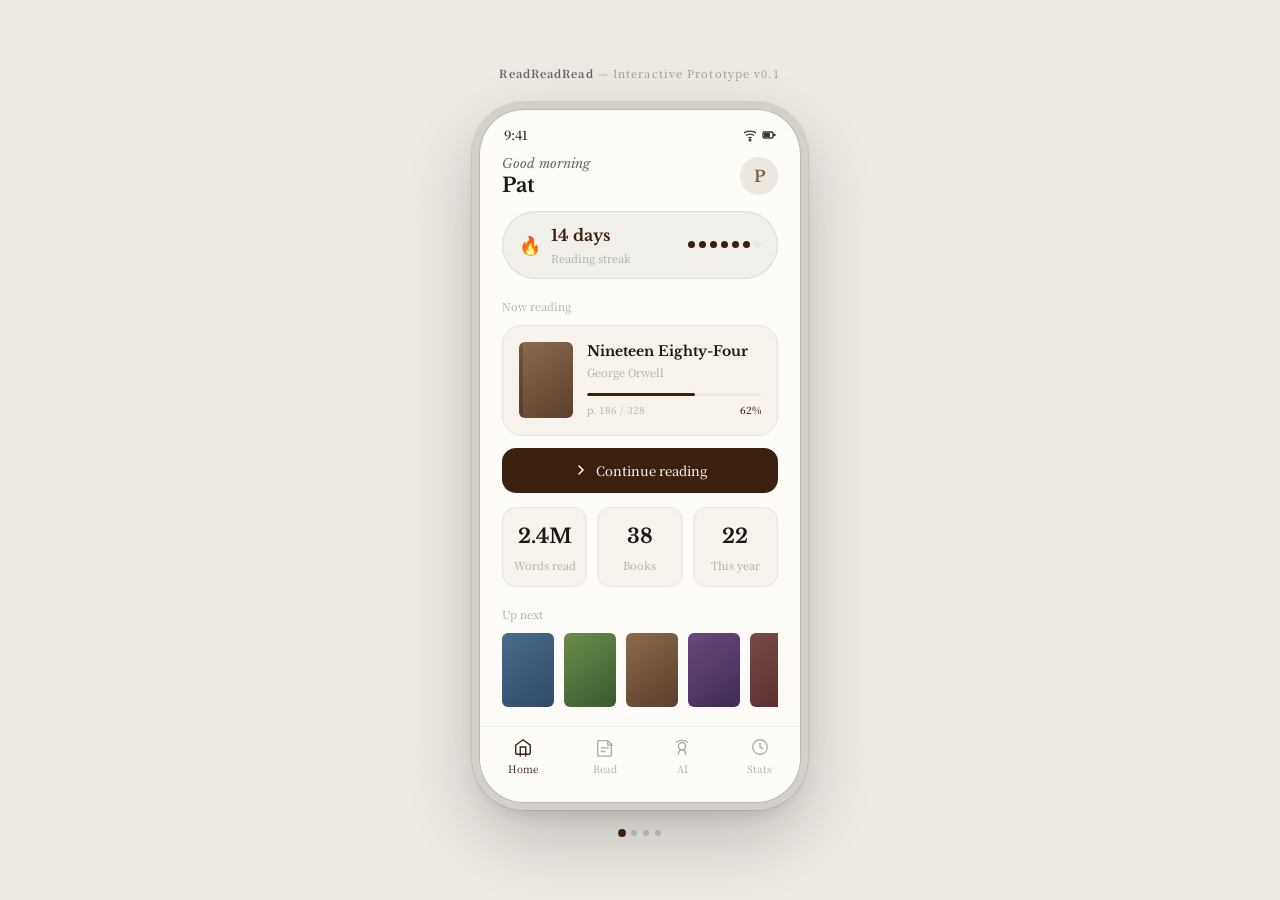
==== prototype/index.html @ 08445385 "Add CI design system, clickable prototype" ====
<!DOCTYPE html>
<html lang="en">
<head>
<meta charset="UTF-8">
<meta name="viewport" content="width=device-width, initial-scale=1.0">
<title>ReadReadRead — Prototype</title>
<link rel="stylesheet" href="../ci/tokens.css">
<style>

  body {
    background: #EDEAE4;
    min-height: 100vh;
    display: flex;
    flex-direction: column;
    align-items: center;
    justify-content: center;
    padding: 40px 20px;
    gap: 28px;
  }

  /* top label */
  .proto-label {
    font-size: 11px; color: #999; letter-spacing: 0.1em;
    text-align: center;
  }
  .proto-label strong { color: #666; }

  /* phone shell */
  .phone {
    width: var(--phone-width);
    height: var(--phone-height);
    background: var(--paper);
    border-radius: var(--phone-radius);
    overflow: hidden;
    position: relative;
    box-shadow:
      0 0 0 1px rgba(0,0,0,0.10),
      0 0 0 8px #D4CFC8,
      0 0 0 9px rgba(0,0,0,0.08),
      0 28px 72px rgba(0,0,0,0.24),
      0 8px 20px rgba(0,0,0,0.12);
    flex-shrink: 0;
  }

  /* screen container — slides horizontally */
  .screens {
    position: absolute; inset: 0;
    display: flex;
    transition: transform var(--dur-slow) var(--ease-out);
    width: 400%; /* 4 screens */
    height: 100%;
  }

  /* individual screen */
  .screen {
    width: 25%;
    height: 100%;
    flex-shrink: 0;
    position: relative;
    overflow: hidden;
  }

  /* scroll area inside each screen */
  .scroll {
    position: absolute;
    top: 0; left: 0; right: 0;
    bottom: 76px;
    overflow-y: auto;
    overflow-x: hidden;
    scrollbar-width: none;
    -webkit-overflow-scrolling: touch;
  }
  .scroll::-webkit-scrollbar { display: none; }

  /* status bar */
  .status-bar {
    display: flex; justify-content: space-between; align-items: center;
    padding: 14px 24px 0;
    font-size: 13px; font-weight: 600; color: var(--ink-2);
    letter-spacing: -0.2px; position: relative; z-index: 3;
  }
  .status-icons { display: flex; gap: 5px; align-items: center; }
  .status-icons svg { width: 14px; height: 14px; }

  /* bottom nav */
  .nav-bar {
    position: absolute; bottom: 0; left: 0; right: 0;
    height: 76px;
    background: rgba(253,252,248,0.94);
    backdrop-filter: blur(20px);
    -webkit-backdrop-filter: blur(20px);
    border-top: 1px solid rgba(0,0,0,0.06);
    display: flex; justify-content: space-around; align-items: flex-start;
    padding-top: 10px;
    z-index: 10;
  }
  .nav-item {
    display: flex; flex-direction: column; align-items: center; gap: 4px;
    font-size: 10px; font-weight: 400; color: var(--ink-4);
    cursor: pointer; padding: 0 8px; -webkit-tap-highlight-color: transparent;
    transition: color var(--dur-fast) var(--ease-out);
  }
  .nav-item.active { color: var(--brown); }
  .nav-item svg { width: 20px; height: 20px; }

  /* ── SHARED ATOMS ── */
  .section-title {
    padding: 18px 22px 10px;
    font-size: 11px; font-weight: 400; color: var(--ink-4);
  }

  /* ══════════════════════════════
     SCREEN 1: HOME
  ══════════════════════════════ */
  .home-header {
    padding: 10px 22px 0;
    display: flex; justify-content: space-between; align-items: center;
  }
  .home-greeting { font-family: var(--font-display); font-size: 20px; font-weight: 700; color: var(--ink); line-height: 1.2; }
  .home-greeting span { font-weight: 400; font-style: italic; color: var(--ink-3); font-size: 13px; display: block; margin-bottom: 2px; }
  .avatar { width: 38px; height: 38px; border-radius: var(--radius-full); background: var(--paper-3); display: flex; align-items: center; justify-content: center; font-size: 16px; color: var(--accent); font-family: var(--font-display); font-weight: 700; }

  .streak-pill {
    margin: 14px 22px 0;
    background: rgba(59,32,16,0.06); border: 1px solid rgba(59,32,16,0.10);
    border-radius: var(--radius-full); padding: 10px 16px;
    display: flex; align-items: center; gap: 10px;
  }
  .streak-n { font-family: var(--font-display); font-size: 16px; font-weight: 700; color: var(--brown); }
  .streak-l { font-size: 11px; font-weight: 400; color: var(--ink-4); margin-top: 1px; }
  .streak-dots { display: flex; gap: 4px; }
  .dot { width: 7px; height: 7px; border-radius: 50%; background: var(--paper-3); }
  .dot.done { background: var(--brown); }

  .book-card {
    margin: 0 22px;
    background: var(--paper-2); border: 1px solid rgba(0,0,0,0.06);
    border-radius: var(--radius-lg); padding: 16px;
    display: flex; gap: 14px;
  }
  .book-cover {
    width: 54px; height: 76px; border-radius: 6px;
    background: linear-gradient(145deg, #8B6B4A, #5C4030);
    flex-shrink: 0; position: relative; overflow: hidden;
  }
  .book-cover-spine { position: absolute; left: 0; top: 0; bottom: 0; width: 4px; background: rgba(0,0,0,0.20); }
  .book-info { flex: 1; min-width: 0; }
  .book-title { font-family: var(--font-display); font-size: 14px; font-weight: 700; color: var(--ink); line-height: 1.3; }
  .book-author { font-size: 11px; color: var(--ink-4); margin-top: 3px; }
  .progress-bar { margin-top: 12px; height: 3px; background: var(--paper-3); border-radius: 2px; overflow: hidden; }
  .progress-fill { height: 100%; background: var(--brown); border-radius: 2px; }
  .progress-label { display: flex; justify-content: space-between; margin-top: 6px; font-size: 10px; color: var(--ink-4); }
  .progress-pct { color: var(--brown); font-weight: 600; }

  .continue-btn {
    margin: 12px 22px 0;
    background: var(--brown); color: rgba(253,252,248,0.96);
    border: none; border-radius: var(--radius-md); padding: 13px;
    width: calc(100% - 44px);
    font-family: var(--font-body); font-size: 13px; font-weight: 500;
    cursor: pointer; display: flex; align-items: center; justify-content: center; gap: 8px;
    transition: opacity var(--dur-fast) var(--ease-out);
    -webkit-tap-highlight-color: transparent;
  }
  .continue-btn:active { opacity: 0.75; }

  .stats-row { margin: 14px 22px 0; display: flex; gap: 10px; }
  .stat-card { flex: 1; background: var(--paper-2); border: 1px solid rgba(0,0,0,0.05); border-radius: var(--radius-md); padding: 12px 10px; text-align: center; }
  .stat-n { font-family: var(--font-display); font-size: 20px; font-weight: 700; color: var(--ink); }
  .stat-l { font-size: 11px; font-weight: 400; color: var(--ink-4); margin-top: 3px; }

  .shelf-row { margin: 0 22px; display: flex; gap: 10px; overflow-x: auto; scrollbar-width: none; padding-bottom: 4px; }
  .shelf-row::-webkit-scrollbar { display: none; }
  .shelf-book { width: 52px; height: 74px; border-radius: 6px; flex-shrink: 0; }

  /* ══════════════════════════════
     SCREEN 2: READING
  ══════════════════════════════ */
  .read-bg { position: absolute; inset: 0; background: #F5F0E8; }

  .read-top-bar {
    display: flex; justify-content: space-between; align-items: center;
    padding: 10px 22px 0; position: relative; z-index: 2;
  }
  .read-meta { text-align: center; flex: 1; }
  .read-meta-title { font-size: 11px; font-weight: 600; color: var(--ink-2); }
  .read-meta-ch { font-size: 10px; color: var(--ink-4); margin-top: 1px; }
  .icon-btn { width: 30px; height: 30px; border-radius: var(--radius-full); background: rgba(0,0,0,0.05); display: flex; align-items: center; justify-content: center; color: var(--ink-3); cursor: pointer; }
  .icon-btn svg { width: 15px; height: 15px; }

  .read-progress-strip { margin: 12px 22px 0; height: 2px; background: rgba(0,0,0,0.08); border-radius: 1px; position: relative; z-index: 2; }
  .read-progress-fill { height: 100%; background: var(--accent); border-radius: 1px; width: 62%; }
  .read-progress-labels { display: flex; justify-content: space-between; margin-top: 5px; font-size: 9px; color: var(--ink-4); position: relative; z-index: 2; padding: 0 22px; }

  .read-body { padding: 20px 26px 0; position: relative; z-index: 2; }
  .read-chapter-label { font-size: 10px; font-style: italic; font-family: var(--font-display); color: var(--accent); margin-bottom: 14px; }
  .read-text { font-family: var(--font-display); font-size: 15px; line-height: 1.90; color: var(--ink-2); }
  .read-text p { margin-bottom: 16px; }
  .highlight { background: rgba(122,98,72,0.12); border-radius: 2px; padding: 0 1px; }

  .read-bottom-bar {
    position: absolute; bottom: 76px; left: 0; right: 0; padding: 10px 22px;
    display: flex; justify-content: space-between; align-items: center;
    background: linear-gradient(0deg, rgba(245,240,232,1) 60%, transparent);
    z-index: 3;
  }
  .read-page-n { font-size: 11px; color: var(--ink-4); }
  .haptic-badge {
    background: rgba(59,32,16,0.08); border-radius: 10px; padding: 4px 10px;
    font-size: 11px; font-weight: 400; color: var(--accent-2);
    display: flex; align-items: center; gap: 5px;
  }
  .haptic-badge svg { width: 11px; height: 11px; }

  /* ══════════════════════════════
     SCREEN 3: AI
  ══════════════════════════════ */
  .ai-top { padding: 10px 22px 0; display: flex; align-items: center; gap: 12px; }
  .ai-avatar {
    width: 40px; height: 40px; border-radius: var(--radius-full);
    background: linear-gradient(135deg, #7A6248, #5C4030);
    display: flex; align-items: center; justify-content: center; flex-shrink: 0;
  }
  .ai-avatar svg { width: 20px; height: 20px; color: rgba(253,252,248,0.9); }
  .ai-name { font-family: var(--font-display); font-size: 15px; font-weight: 700; color: var(--ink); }
  .ai-mode-tag { font-size: 11px; font-weight: 400; color: var(--accent); margin-top: 1px; }
  .spoiler-shield {
    background: rgba(74,124,89,0.10); border: 1px solid rgba(74,124,89,0.20);
    border-radius: 10px; padding: 3px 9px;
    font-size: 10px; color: var(--green);
    display: flex; align-items: center; gap: 4px;
  }

  .ai-context { margin: 12px 22px 0; background: rgba(122,98,72,0.07); border: 1px solid rgba(122,98,72,0.12); border-radius: var(--radius-md); padding: 9px 14px; font-size: 11px; color: var(--ink-3); line-height: 1.5; font-style: italic; }
  .ai-context strong { color: var(--accent-2); font-style: normal; }

  .chat-area { padding: 14px 22px 0; display: flex; flex-direction: column; gap: 12px; }
  .msg { max-width: 88%; font-size: 13px; line-height: 1.65; }
  .msg-ai { background: var(--paper-2); border: 1px solid rgba(0,0,0,0.06); border-radius: 4px 16px 16px 16px; padding: 11px 13px; color: var(--ink-2); }
  .msg-user { align-self: flex-end; background: var(--brown); color: rgba(253,252,248,0.92); border-radius: 16px 16px 4px 16px; padding: 10px 13px; }
  .msg-sender { font-size: 11px; color: var(--accent); margin-bottom: 5px; }

  .chat-input-bar {
    position: absolute; bottom: 76px; left: 0; right: 0;
    padding: 10px 16px;
    background: rgba(253,252,248,0.94); backdrop-filter: blur(20px); -webkit-backdrop-filter: blur(20px);
    border-top: 1px solid rgba(0,0,0,0.05);
    display: flex; gap: 8px; align-items: center; z-index: 5;
  }
  .chat-input { flex: 1; background: var(--paper-2); border: 1px solid rgba(0,0,0,0.07); border-radius: 20px; padding: 9px 14px; font-family: var(--font-body); font-size: 12.5px; color: var(--ink-3); }
  .chat-send { width: 34px; height: 34px; border-radius: var(--radius-full); background: var(--brown); display: flex; align-items: center; justify-content: center; flex-shrink: 0; cursor: pointer; }
  .chat-send svg { width: 15px; height: 15px; color: rgba(253,252,248,0.9); }

  /* ══════════════════════════════
     SCREEN 4: STATS
  ══════════════════════════════ */
  .stats-heading { padding: 10px 22px 0; font-family: var(--font-display); font-size: 20px; font-weight: 700; color: var(--ink); }
  .stats-heading span { font-style: italic; font-weight: 400; color: var(--ink-3); }

  .ring-section { margin: 16px 22px 0; background: var(--paper-2); border: 1px solid rgba(0,0,0,0.05); border-radius: var(--radius-lg); padding: 18px; display: flex; align-items: center; gap: 18px; }
  .ring-wrap { position: relative; width: 78px; height: 78px; flex-shrink: 0; }
  .ring-wrap svg { width: 78px; height: 78px; transform: rotate(-90deg); }
  .ring-center { position: absolute; inset: 0; display: flex; flex-direction: column; align-items: center; justify-content: center; }
  .ring-pct { font-family: var(--font-display); font-size: 17px; font-weight: 700; color: var(--ink); }
  .ring-sub { font-size: 10px; color: var(--ink-4); margin-top: 1px; }
  .ring-book { font-family: var(--font-display); font-size: 13px; font-weight: 700; color: var(--ink); line-height: 1.3; }
  .ring-detail { font-size: 11px; color: var(--ink-4); margin-top: 4px; line-height: 1.5; }

  .cal-section { margin: 12px 22px 0; }
  .cal-header { display: flex; justify-content: space-between; margin-bottom: 10px; font-size: 11px; color: var(--ink-4); }
  .cal-grid { display: grid; grid-template-columns: repeat(7, 1fr); gap: 4px; }
  .cal-day { aspect-ratio: 1; border-radius: 6px; background: var(--paper-3); display: flex; align-items: center; justify-content: center; font-size: 8.5px; color: var(--ink-4); }
  .cal-day.rl { background: rgba(122,98,72,0.20); color: var(--accent-2); }
  .cal-day.rm { background: rgba(122,98,72,0.45); color: white; }
  .cal-day.rf { background: var(--brown); color: white; }
  .cal-day.today { outline: 1.5px solid var(--brown); }

  .ms-section { margin: 0 22px; }
  .ms-item { display: flex; align-items: center; gap: 12px; padding: 10px 0; border-bottom: 1px solid rgba(0,0,0,0.05); }
  .ms-item:last-child { border: none; }
  .ms-dot { width: 10px; height: 10px; border-radius: 50%; flex-shrink: 0; }
  .ms-dot.done { background: var(--green); }
  .ms-dot.next { background: var(--paper-3); border: 1.5px solid var(--ink-4); }
  .ms-text { flex: 1; font-size: 12px; color: var(--ink-2); }
  .ms-pct { font-size: 11px; color: var(--ink-4); font-family: var(--font-display); }

  .lt-row { margin: 12px 22px 0; display: flex; gap: 10px; }
  .lt-card { flex: 1; background: var(--paper-2); border: 1px solid rgba(0,0,0,0.05); border-radius: var(--radius-md); padding: 12px 10px; text-align: center; }
  .lt-n { font-family: var(--font-display); font-size: 18px; font-weight: 700; color: var(--ink); }
  .lt-l { font-size: 11px; color: var(--ink-4); margin-top: 3px; }

  /* ── TRANSITION OVERLAY ── */
  .screen-overlay {
    position: absolute; inset: 0; background: rgba(253,252,248,0);
    pointer-events: none; z-index: 20;
    transition: background var(--dur-fast) var(--ease-out);
  }

  /* screen nav indicator dots */
  .dot-nav {
    display: flex; gap: 6px; justify-content: center;
  }
  .dot-nav span {
    width: 6px; height: 6px; border-radius: 50%;
    background: rgba(0,0,0,0.15); transition: background var(--dur-base) var(--ease-out),
    transform var(--dur-base) var(--ease-snap);
  }
  .dot-nav span.active { background: var(--brown); transform: scale(1.3); }

</style>
</head>
<body>

<div class="proto-label"><strong>ReadReadRead</strong> — Interactive Prototype v0.1</div>

<div class="phone" id="phone">
  <div class="screens" id="screens">

    <!-- ── SCREEN 1: HOME ── -->
    <div class="screen" id="s-home">
      <div class="scroll">
        <div class="status-bar">
          <span>9:41</span>
          <div class="status-icons">
            <svg viewBox="0 0 14 14" fill="none" stroke="currentColor" stroke-width="1.4"><path d="M1 5C3.5 2.5 10.5 2.5 13 5"/><path d="M3 7.5C4.8 5.7 9.2 5.7 11 7.5"/><path d="M5.5 10C6.3 9.2 7.7 9.2 8.5 10"/><circle cx="7" cy="12" r="0.8" fill="currentColor"/></svg>
            <svg viewBox="0 0 14 14" fill="none" stroke="currentColor" stroke-width="1.4"><rect x="1" y="4" width="10" height="6" rx="1.5"/><path d="M11 6.5h1.5a.5.5 0 0 1 0 1H11"/><rect x="2" y="5" width="6" height="4" rx="0.5" fill="currentColor" stroke="none"/></svg>
          </div>
        </div>

        <div class="home-header">
          <div class="home-greeting"><span>Good morning</span>Pat</div>
          <div class="avatar">P</div>
        </div>

        <div class="streak-pill">
          <span style="font-size:18px;">🔥</span>
          <div style="flex:1;">
            <div class="streak-n">14 days</div>
            <div class="streak-l">Reading streak</div>
          </div>
          <div class="streak-dots">
            <div class="dot done"></div><div class="dot done"></div><div class="dot done"></div>
            <div class="dot done"></div><div class="dot done"></div><div class="dot done"></div>
            <div class="dot"></div>
          </div>
        </div>

        <div class="section-title">Now reading</div>
        <div class="book-card">
          <div class="book-cover"><div class="book-cover-spine"></div></div>
          <div class="book-info">
            <div class="book-title">Nineteen Eighty-Four</div>
            <div class="book-author">George Orwell</div>
            <div class="progress-bar"><div class="progress-fill" style="width:62%"></div></div>
            <div class="progress-label"><span>p. 186 / 328</span><span class="progress-pct">62%</span></div>
          </div>
        </div>

        <button class="continue-btn" onclick="goTo(1)">
          <svg width="14" height="14" viewBox="0 0 14 14" fill="none" stroke="currentColor" stroke-width="1.6" stroke-linecap="round"><path d="M5 3l4 4-4 4"/></svg>
          Continue reading
        </button>

        <div class="stats-row">
          <div class="stat-card"><div class="stat-n">2.4M</div><div class="stat-l">Words read</div></div>
          <div class="stat-card"><div class="stat-n">38</div><div class="stat-l">Books</div></div>
          <div class="stat-card"><div class="stat-n">22</div><div class="stat-l">This year</div></div>
        </div>

        <div class="section-title">Up next</div>
        <div class="shelf-row">
          <div class="shelf-book" style="background:linear-gradient(145deg,#4A6C8C,#2E4A6A)"></div>
          <div class="shelf-book" style="background:linear-gradient(145deg,#6B8C4A,#3A5A2E)"></div>
          <div class="shelf-book" style="background:linear-gradient(145deg,#8C6B4A,#5A3E2E)"></div>
          <div class="shelf-book" style="background:linear-gradient(145deg,#6A4A7A,#3E2A5A)"></div>
          <div class="shelf-book" style="background:linear-gradient(145deg,#7A4A4A,#5A2A2A)"></div>
        </div>
        <div style="height:24px;"></div>
      </div>

      <div class="nav-bar">
        <div class="nav-item active" onclick="goTo(0)">
          <svg viewBox="0 0 22 22" fill="none" stroke="currentColor" stroke-width="1.5" stroke-linecap="round"><path d="M3 9L11 3l8 6v9a1 1 0 0 1-1 1H4a1 1 0 0 1-1-1z"/><path d="M8 21V11h6v10"/></svg>Home
        </div>
        <div class="nav-item" onclick="goTo(1)">
          <svg viewBox="0 0 22 22" fill="none" stroke="currentColor" stroke-width="1.5" stroke-linecap="round"><path d="M4 4h10l4 4v12a1 1 0 0 1-1 1H4a1 1 0 0 1-1-1V5a1 1 0 0 1 1-1Z"/><path d="M14 4v5h5"/><line x1="7" y1="12" x2="15" y2="12"/><line x1="7" y1="16" x2="11" y2="16"/></svg>Read
        </div>
        <div class="nav-item" onclick="goTo(2)">
          <svg viewBox="0 0 22 22" fill="none" stroke="currentColor" stroke-width="1.5" stroke-linecap="round"><circle cx="11" cy="10" r="4"/><path d="M5 6C6 3 16 3 17 6"/><path d="M7 19c0-3 1.5-5 4-5s4 2 4 5"/></svg>AI
        </div>
        <div class="nav-item" onclick="goTo(3)">
          <svg viewBox="0 0 22 22" fill="none" stroke="currentColor" stroke-width="1.5" stroke-linecap="round"><circle cx="11" cy="11" r="8"/><path d="M11 7v4l3 2"/></svg>Stats
        </div>
      </div>
    </div>

    <!-- ── SCREEN 2: READING ── -->
    <div class="screen" id="s-read">
      <div class="read-bg"></div>

      <div style="position:relative;z-index:2;">
        <div class="status-bar"><span>9:41</span><div class="status-icons"><svg viewBox="0 0 14 14" fill="none" stroke="currentColor" stroke-width="1.4"><path d="M1 5C3.5 2.5 10.5 2.5 13 5"/><path d="M3 7.5C4.8 5.7 9.2 5.7 11 7.5"/><path d="M5.5 10C6.3 9.2 7.7 9.2 8.5 10"/><circle cx="7" cy="12" r="0.8" fill="currentColor"/></svg><svg viewBox="0 0 14 14" fill="none" stroke="currentColor" stroke-width="1.4"><rect x="1" y="4" width="10" height="6" rx="1.5"/><path d="M11 6.5h1.5a.5.5 0 0 1 0 1H11"/><rect x="2" y="5" width="6" height="4" rx="0.5" fill="currentColor" stroke="none"/></svg></div></div>
      </div>

      <div class="read-top-bar">
        <div class="icon-btn" onclick="goTo(0)"><svg viewBox="0 0 16 16" fill="none" stroke="currentColor" stroke-width="1.5" stroke-linecap="round"><path d="M10 12L6 8l4-4"/></svg></div>
        <div class="read-meta"><div class="read-meta-title">Nineteen Eighty-Four</div><div class="read-meta-ch">Chapter III</div></div>
        <div class="icon-btn"><svg viewBox="0 0 16 16" fill="none" stroke="currentColor" stroke-width="1.5" stroke-linecap="round"><circle cx="4" cy="8" r="1.2" fill="currentColor" stroke="none"/><circle cx="8" cy="8" r="1.2" fill="currentColor" stroke="none"/><circle cx="12" cy="8" r="1.2" fill="currentColor" stroke="none"/></svg></div>
      </div>

      <div class="read-progress-strip"><div class="read-progress-fill"></div></div>
      <div class="read-progress-labels"><span>p. 186</span><span>62%</span><span>p. 328</span></div>

      <div class="scroll" style="top:82px;">
        <div class="read-body">
          <div class="read-chapter-label">Part Two, Chapter III</div>
          <div class="read-text">
            <p>The blackness was total. He did not know whether he was facing the telescreen or away from it. If he was facing it the guards could see him.</p>
            <p>He lay as still as he could. He thought of <span class="highlight">O'Brien. He was not certain when he had first become</span> aware of the possibility of betrayal. The Party had told him that it had reformed him, and he believed it.</p>
            <p>Outside, even through the shut window pane, the world looked cold. Down in the street little eddies of wind were whirling dust and torn paper into spirals, and though the sun was shining and the sky was a harsh blue there seemed to be no colour in anything.</p>
            <p>The telescreen was giving forth an ear-splitting whistle which continued on the same note for thirty seconds. It was nought seven fifteen, getting-up time for office workers.</p>
          </div>
        </div>
        <div style="height:100px;"></div>
      </div>

      <div class="read-bottom-bar">
        <div class="read-page-n">186 of 328</div>
        <div class="haptic-badge"><svg viewBox="0 0 12 12" fill="none" stroke="currentColor" stroke-width="1.3" stroke-linecap="round"><path d="M2 6 C3 4, 4 4, 5 6 S7 8, 8 6 S10 4, 11 6"/></svg>Haptic on</div>
      </div>

      <div class="nav-bar">
        <div class="nav-item" onclick="goTo(0)"><svg viewBox="0 0 22 22" fill="none" stroke="currentColor" stroke-width="1.5" stroke-linecap="round"><path d="M3 9L11 3l8 6v9a1 1 0 0 1-1 1H4a1 1 0 0 1-1-1z"/><path d="M8 21V11h6v10"/></svg>Home</div>
        <div class="nav-item active" onclick="goTo(1)"><svg viewBox="0 0 22 22" fill="none" stroke="currentColor" stroke-width="1.5" stroke-linecap="round"><path d="M4 4h10l4 4v12a1 1 0 0 1-1 1H4a1 1 0 0 1-1-1V5a1 1 0 0 1 1-1Z"/><path d="M14 4v5h5"/><line x1="7" y1="12" x2="15" y2="12"/><line x1="7" y1="16" x2="11" y2="16"/></svg>Read</div>
        <div class="nav-item" onclick="goTo(2)"><svg viewBox="0 0 22 22" fill="none" stroke="currentColor" stroke-width="1.5" stroke-linecap="round"><circle cx="11" cy="10" r="4"/><path d="M5 6C6 3 16 3 17 6"/><path d="M7 19c0-3 1.5-5 4-5s4 2 4 5"/></svg>AI</div>
        <div class="nav-item" onclick="goTo(3)"><svg viewBox="0 0 22 22" fill="none" stroke="currentColor" stroke-width="1.5" stroke-linecap="round"><circle cx="11" cy="11" r="8"/><path d="M11 7v4l3 2"/></svg>Stats</div>
      </div>
    </div>

    <!-- ── SCREEN 3: AI ── -->
    <div class="screen" id="s-ai">
      <div class="scroll" style="bottom:130px;">
        <div class="status-bar"><span>9:41</span><div class="status-icons"><svg viewBox="0 0 14 14" fill="none" stroke="currentColor" stroke-width="1.4"><path d="M1 5C3.5 2.5 10.5 2.5 13 5"/><path d="M3 7.5C4.8 5.7 9.2 5.7 11 7.5"/><path d="M5.5 10C6.3 9.2 7.7 9.2 8.5 10"/><circle cx="7" cy="12" r="0.8" fill="currentColor"/></svg><svg viewBox="0 0 14 14" fill="none" stroke="currentColor" stroke-width="1.4"><rect x="1" y="4" width="10" height="6" rx="1.5"/><path d="M11 6.5h1.5a.5.5 0 0 1 0 1H11"/><rect x="2" y="5" width="6" height="4" rx="0.5" fill="currentColor" stroke="none"/></svg></div></div>

        <div class="ai-top">
          <div class="ai-avatar"><svg viewBox="0 0 22 22" fill="none" stroke="currentColor" stroke-width="1.4" stroke-linecap="round"><circle cx="11" cy="10" r="4"/><path d="M5 6C6 3 16 3 17 6"/><path d="M7 19c0-3 1.5-5 4-5s4 2 4 5"/></svg></div>
          <div style="flex:1;"><div class="ai-name">The Scholar</div><div class="ai-mode-tag">Expert mode</div></div>
          <div class="spoiler-shield"><svg viewBox="0 0 10 10" fill="none" stroke="currentColor" stroke-width="1.3"><path d="M5 1a4 4 0 0 0 0 8 4 4 0 0 0 0-8zm0 2v2.5l1.5 1"/></svg>p.186 safe</div>
        </div>

        <div class="ai-context">Currently: <strong>1984, Part Two Ch. III</strong> · p.186 of 328</div>

        <div class="chat-area">
          <div class="msg msg-ai"><div class="msg-sender">The Scholar</div>The passage you just read is often cited as Orwell's most direct commentary on psychological control. The "doublethink" mechanism mirrors Koestler's <em>Darkness at Noon</em>, published just four years prior.</div>
          <div class="msg msg-user">Why does Winston keep trusting O'Brien even when something feels off?</div>
          <div class="msg msg-ai"><div class="msg-sender">The Scholar</div>Classic traumatic bonding. O'Brien represents the seductive certainty Winston craves. The Party doesn't just punish dissent — it offers belonging as the alternative.</div>
          <div class="msg msg-user">That's bleak</div>
          <div class="msg msg-ai"><div class="msg-sender">The Scholar</div>Orwell knew it from experience. He described writing the book as "a horrible job" — he was dying of TB while finishing it. The despair in the prose is real.</div>
        </div>
        <div style="height:20px;"></div>
      </div>

      <div class="chat-input-bar">
        <div class="chat-input">Ask about this passage…</div>
        <div class="chat-send"><svg viewBox="0 0 16 16" fill="none" stroke="currentColor" stroke-width="1.6" stroke-linecap="round" stroke-linejoin="round"><path d="M14 2L2 7l5 2 2 5 5-12z"/></svg></div>
      </div>

      <div class="nav-bar">
        <div class="nav-item" onclick="goTo(0)"><svg viewBox="0 0 22 22" fill="none" stroke="currentColor" stroke-width="1.5" stroke-linecap="round"><path d="M3 9L11 3l8 6v9a1 1 0 0 1-1 1H4a1 1 0 0 1-1-1z"/><path d="M8 21V11h6v10"/></svg>Home</div>
        <div class="nav-item" onclick="goTo(1)"><svg viewBox="0 0 22 22" fill="none" stroke="currentColor" stroke-width="1.5" stroke-linecap="round"><path d="M4 4h10l4 4v12a1 1 0 0 1-1 1H4a1 1 0 0 1-1-1V5a1 1 0 0 1 1-1Z"/><path d="M14 4v5h5"/><line x1="7" y1="12" x2="15" y2="12"/><line x1="7" y1="16" x2="11" y2="16"/></svg>Read</div>
        <div class="nav-item active" onclick="goTo(2)"><svg viewBox="0 0 22 22" fill="none" stroke="currentColor" stroke-width="1.5" stroke-linecap="round"><circle cx="11" cy="10" r="4"/><path d="M5 6C6 3 16 3 17 6"/><path d="M7 19c0-3 1.5-5 4-5s4 2 4 5"/></svg>AI</div>
        <div class="nav-item" onclick="goTo(3)"><svg viewBox="0 0 22 22" fill="none" stroke="currentColor" stroke-width="1.5" stroke-linecap="round"><circle cx="11" cy="11" r="8"/><path d="M11 7v4l3 2"/></svg>Stats</div>
      </div>
    </div>

    <!-- ── SCREEN 4: STATS ── -->
    <div class="screen" id="s-stats">
      <div class="scroll">
        <div class="status-bar"><span>9:41</span><div class="status-icons"><svg viewBox="0 0 14 14" fill="none" stroke="currentColor" stroke-width="1.4"><path d="M1 5C3.5 2.5 10.5 2.5 13 5"/><path d="M3 7.5C4.8 5.7 9.2 5.7 11 7.5"/><path d="M5.5 10C6.3 9.2 7.7 9.2 8.5 10"/><circle cx="7" cy="12" r="0.8" fill="currentColor"/></svg><svg viewBox="0 0 14 14" fill="none" stroke="currentColor" stroke-width="1.4"><rect x="1" y="4" width="10" height="6" rx="1.5"/><path d="M11 6.5h1.5a.5.5 0 0 1 0 1H11"/><rect x="2" y="5" width="6" height="4" rx="0.5" fill="currentColor" stroke="none"/></svg></div></div>

        <div class="stats-heading">Progress<br><span>Nineteen Eighty-Four</span></div>

        <div class="ring-section">
          <div class="ring-wrap">
            <svg viewBox="0 0 78 78"><circle cx="39" cy="39" r="31" fill="none" stroke="#EDE8DF" stroke-width="7"/><circle cx="39" cy="39" r="31" fill="none" stroke="#3B2010" stroke-width="7" stroke-dasharray="194.8" stroke-dashoffset="74" stroke-linecap="round"/></svg>
            <div class="ring-center"><div class="ring-pct">62%</div><div class="ring-sub">done</div></div>
          </div>
          <div><div class="ring-book">Nineteen Eighty-Four</div><div class="ring-detail">p.186 of 328<br>~3.2 hrs remaining<br>Est. finish: Jul 2</div></div>
        </div>

        <div class="cal-section">
          <div class="cal-header"><span>June 2026</span><span>14 day streak</span></div>
          <div class="cal-grid">
            <div class="cal-day">1</div><div class="cal-day">2</div><div class="cal-day rl">3</div><div class="cal-day rm">4</div><div class="cal-day rf">5</div><div class="cal-day rf">6</div><div class="cal-day rm">7</div>
            <div class="cal-day rf">8</div><div class="cal-day rf">9</div><div class="cal-day rl">10</div><div class="cal-day rf">11</div><div class="cal-day rf">12</div><div class="cal-day rm">13</div><div class="cal-day rf">14</div>
            <div class="cal-day rf">15</div><div class="cal-day rf">16</div><div class="cal-day rf">17</div><div class="cal-day rm">18</div><div class="cal-day rf">19</div><div class="cal-day rf">20</div><div class="cal-day rf">21</div>
            <div class="cal-day rf">22</div><div class="cal-day rf">23</div><div class="cal-day rf">24</div><div class="cal-day rf today">25</div><div class="cal-day">26</div><div class="cal-day">27</div><div class="cal-day">28</div>
          </div>
        </div>

        <div class="section-title">Story milestones</div>
        <div class="ms-section">
          <div class="ms-item"><div class="ms-dot done"></div><div class="ms-text">Started reading</div><div class="ms-pct">0%</div></div>
          <div class="ms-item"><div class="ms-dot done"></div><div class="ms-text">First quarter</div><div class="ms-pct">25%</div></div>
          <div class="ms-item"><div class="ms-dot done"></div><div class="ms-text">Halfway through</div><div class="ms-pct">50%</div></div>
          <div class="ms-item"><div class="ms-dot next"></div><div class="ms-text">Three quarters</div><div class="ms-pct">75%</div></div>
          <div class="ms-item"><div class="ms-dot next"></div><div class="ms-text">Finished</div><div class="ms-pct">100%</div></div>
        </div>

        <div class="section-title">All time</div>
        <div class="lt-row">
          <div class="lt-card"><div class="lt-n">38</div><div class="lt-l">Books</div></div>
          <div class="lt-card"><div class="lt-n">2.4M</div><div class="lt-l">Words</div></div>
          <div class="lt-card"><div class="lt-n">847</div><div class="lt-l">Hours</div></div>
        </div>
        <div style="height:24px;"></div>
      </div>

      <div class="nav-bar">
        <div class="nav-item" onclick="goTo(0)"><svg viewBox="0 0 22 22" fill="none" stroke="currentColor" stroke-width="1.5" stroke-linecap="round"><path d="M3 9L11 3l8 6v9a1 1 0 0 1-1 1H4a1 1 0 0 1-1-1z"/><path d="M8 21V11h6v10"/></svg>Home</div>
        <div class="nav-item" onclick="goTo(1)"><svg viewBox="0 0 22 22" fill="none" stroke="currentColor" stroke-width="1.5" stroke-linecap="round"><path d="M4 4h10l4 4v12a1 1 0 0 1-1 1H4a1 1 0 0 1-1-1V5a1 1 0 0 1 1-1Z"/><path d="M14 4v5h5"/><line x1="7" y1="12" x2="15" y2="12"/><line x1="7" y1="16" x2="11" y2="16"/></svg>Read</div>
        <div class="nav-item" onclick="goTo(2)"><svg viewBox="0 0 22 22" fill="none" stroke="currentColor" stroke-width="1.5" stroke-linecap="round"><circle cx="11" cy="10" r="4"/><path d="M5 6C6 3 16 3 17 6"/><path d="M7 19c0-3 1.5-5 4-5s4 2 4 5"/></svg>AI</div>
        <div class="nav-item active" onclick="goTo(3)"><svg viewBox="0 0 22 22" fill="none" stroke="currentColor" stroke-width="1.5" stroke-linecap="round"><circle cx="11" cy="11" r="8"/><path d="M11 7v4l3 2"/></svg>Stats</div>
      </div>
    </div>

  </div><!-- /screens -->
</div><!-- /phone -->

<div class="dot-nav" id="dots">
  <span class="active"></span>
  <span></span>
  <span></span>
  <span></span>
</div>

<script>
  let current = 0;
  const total = 4;
  const screensEl = document.getElementById('screens');
  const dots = document.querySelectorAll('#dots span');
  const navItems = document.querySelectorAll('.nav-item');

  function goTo(index) {
    current = index;
    screensEl.style.transform = `translateX(-${index * 25}%)`;

    // update dots
    dots.forEach((d, i) => d.classList.toggle('active', i === index));

    // update all nav bars
    document.querySelectorAll('.nav-item').forEach((item, i) => {
      // each nav bar has 4 items; item i%4 maps to screen
      item.classList.toggle('active', i % 4 === index);
    });
  }

  // swipe support
  let startX = 0;
  const phone = document.getElementById('phone');

  phone.addEventListener('touchstart', e => { startX = e.touches[0].clientX; }, { passive: true });
  phone.addEventListener('touchend', e => {
    const dx = e.changedTouches[0].clientX - startX;
    if (Math.abs(dx) > 40) {
      if (dx < 0 && current < total - 1) goTo(current + 1);
      if (dx > 0 && current > 0) goTo(current - 1);
    }
  }, { passive: true });
</script>
</body>
</html>
---- ci/tokens.css ----
/*
  ╔══════════════════════════════════════════════════════╗
  ║   ReadReadRead — Design Tokens                       ║
  ║   Single source of truth for all design values.      ║
  ║   Every file in this project imports this.           ║
  ║   Change here → changes everywhere.                  ║
  ╚══════════════════════════════════════════════════════╝
*/

@import url('https://fonts.googleapis.com/css2?family=Libre+Baskerville:ital,wght@0,400;0,700;1,400&family=Noto+Serif+JP:wght@300;400;500;600&display=swap');

:root {

  /* ── COLOUR: Base surfaces ── */
  --paper:      #FDFCF8;   /* primary background — warm white */
  --paper-2:    #F7F3EC;   /* cards, elevated surfaces */
  --paper-3:    #EDE8DF;   /* subtle fills, inactive states */
  --paper-4:    #E2DDD4;   /* dividers, borders */

  /* ── COLOUR: Ink (text) ── */
  --ink:        #1A1814;   /* primary text */
  --ink-2:      #3A3730;   /* secondary text */
  --ink-3:      #6E6A62;   /* body text, descriptions */
  --ink-4:      #B0ABA2;   /* labels, placeholders, muted */

  /* ── COLOUR: Brand ── */
  --accent:     #7A6248;   /* warm brown — links, highlights */
  --accent-2:   #5C4A35;   /* darker brown — hover states */
  --brown:      #3B2010;   /* CTA buttons, strong emphasis */

  /* ── COLOUR: Semantic ── */
  --green:      #4A7C59;   /* success, spoiler shield */
  --blue:       #4A6C8C;   /* info */
  --red:        #8C4A4A;   /* error, warning */

  /* ── COLOUR: Glass / Frosted surfaces ── */
  --g-bg:          rgba(255,255,255,0.42);
  --g-bg-mid:      rgba(255,255,255,0.58);
  --g-bg-full:     rgba(245,241,234,0.72);   /* warm, not pure white */
  --g-border:      rgba(210,200,185,0.55);
  --g-shine:       inset 0 1px 0 rgba(255,255,255,0.60);
  --g-shadow:      0 1px 4px rgba(60,50,30,0.06);
  --g-shadow-raised: 0 4px 20px rgba(60,50,30,0.08), 0 1px 4px rgba(60,50,30,0.05);
  --blur:          blur(22px) saturate(1.6);


  /* ── TYPOGRAPHY: Font families ── */
  --font-display: 'Libre Baskerville', Georgia, serif;
  /* Use for: headings h1–h3, brand mark, prices, large numbers */

  --font-body:    'Noto Serif JP', 'Noto Serif', serif;
  /* Use for: body copy, UI labels, buttons, inputs, captions */

  /* RULE: No third font. If unsure, use --font-body. */


  /* ── TYPOGRAPHY: Scale ── */
  --text-xs:    10px;   /* fine print, badges */
  --text-sm:    12px;   /* captions, secondary labels */
  --text-base:  14px;   /* body text */
  --text-md:    16px;   /* slightly larger body */
  --text-lg:    18px;   /* sub-headings */
  --text-xl:    22px;   /* section headings */
  --text-2xl:   28px;   /* page headings */
  --text-3xl:   36px;   /* hero headings */
  --text-4xl:   clamp(32px, 5vw, 52px);  /* display / marketing */

  /* ── TYPOGRAPHY: Weights ── */
  --weight-light:   300;
  --weight-regular: 400;
  --weight-medium:  500;
  --weight-bold:    700;

  /* ── TYPOGRAPHY: Line heights ── */
  --leading-tight:  1.2;
  --leading-snug:   1.4;
  --leading-normal: 1.65;
  --leading-loose:  1.85;

  /* ── TYPOGRAPHY: Letter spacing ── */
  --tracking-tight:  -0.3px;
  --tracking-normal: 0;
  --tracking-wide:   0.04em;


  /* ── SPACING ── */
  --space-1:   4px;
  --space-2:   8px;
  --space-3:   12px;
  --space-4:   16px;
  --space-5:   20px;
  --space-6:   24px;
  --space-8:   32px;
  --space-10:  40px;
  --space-12:  48px;
  --space-16:  64px;
  --space-20:  80px;

  /* ── BORDER RADIUS ── */
  --radius-sm:   8px;    /* small chips, tags */
  --radius-md:   14px;   /* cards, inputs */
  --radius-lg:   20px;   /* large cards, panels */
  --radius-xl:   28px;   /* modals, sheets */
  --radius-full: 999px;  /* pills, circles */

  /* ── LAYOUT ── */
  --max-width:       1200px;   /* max page content width */
  --max-width-text:  640px;    /* max readable text column */
  --nav-height:      64px;     /* desktop nav */
  --nav-height-mob:  56px;     /* mobile nav */
  --phone-width:     320px;    /* prototype phone frame */
  --phone-height:    692px;    /* prototype phone frame */
  --phone-radius:    44px;     /* phone corner radius */

  /* ── TRANSITIONS ── */
  --ease-out:   cubic-bezier(0.16, 1, 0.3, 1);
  --ease-in:    cubic-bezier(0.4, 0, 1, 1);
  --ease-snap:  cubic-bezier(0.34, 1.56, 0.64, 1);   /* slight overshoot */
  --dur-fast:   120ms;
  --dur-base:   220ms;
  --dur-slow:   380ms;

}


/* ══════════════════════════════════════════════
   UTILITY CLASSES
   Import tokens.css and use these anywhere.
══════════════════════════════════════════════ */

/* Reset */
*, *::before, *::after { box-sizing: border-box; margin: 0; padding: 0; }

/* Base */
body {
  font-family: var(--font-body);
  font-size: var(--text-base);
  color: var(--ink);
  background: var(--paper);
  line-height: var(--leading-normal);
  -webkit-font-smoothing: antialiased;
}

/* Typography helpers */
.font-display  { font-family: var(--font-display); }
.font-body     { font-family: var(--font-body); }
.italic        { font-style: italic; }
.bold          { font-weight: var(--weight-bold); }

.text-ink      { color: var(--ink); }
.text-ink-2    { color: var(--ink-2); }
.text-ink-3    { color: var(--ink-3); }
.text-ink-4    { color: var(--ink-4); }
.text-accent   { color: var(--accent); }
.text-brown    { color: var(--brown); }

/* Glass surfaces */
.glass {
  background: var(--g-bg);
  backdrop-filter: var(--blur);
  -webkit-backdrop-filter: var(--blur);
  border: 1px solid var(--g-border);
  box-shadow: var(--g-shine), var(--g-shadow);
}
.glass-mid {
  background: var(--g-bg-mid);
  backdrop-filter: var(--blur);
  -webkit-backdrop-filter: var(--blur);
  border: 1px solid var(--g-border);
  box-shadow: var(--g-shine), var(--g-shadow);
}
.glass-full {
  background: var(--g-bg-full);
  backdrop-filter: var(--blur);
  -webkit-backdrop-filter: var(--blur);
  border: 1px solid var(--g-border);
  box-shadow: var(--g-shine), var(--g-shadow);
}

/* Buttons */
.btn-primary {
  font-family: var(--font-body);
  font-size: var(--text-sm);
  font-weight: var(--weight-medium);
  color: rgba(253,252,248,0.96);
  background: var(--brown);
  border: none;
  border-radius: var(--radius-full);
  padding: 12px 24px;
  cursor: pointer;
  letter-spacing: var(--tracking-wide);
  transition: opacity var(--dur-fast) var(--ease-out);
  box-shadow: inset 0 1px 0 rgba(255,255,255,0.12);
}
.btn-primary:hover { opacity: 0.82; }

.btn-ghost {
  font-family: var(--font-body);
  font-size: var(--text-sm);
  font-weight: var(--weight-regular);
  color: var(--ink-2);
  background: transparent;
  border: 1px solid var(--paper-4);
  border-radius: var(--radius-full);
  padding: 11px 22px;
  cursor: pointer;
  transition: background var(--dur-fast) var(--ease-out),
              border-color var(--dur-fast) var(--ease-out);
}
.btn-ghost:hover { background: var(--paper-2); border-color: var(--paper-3); }

/* Card */
.card {
  background: var(--paper-2);
  border: 1px solid rgba(0,0,0,0.05);
  border-radius: var(--radius-lg);
  padding: var(--space-6);
}
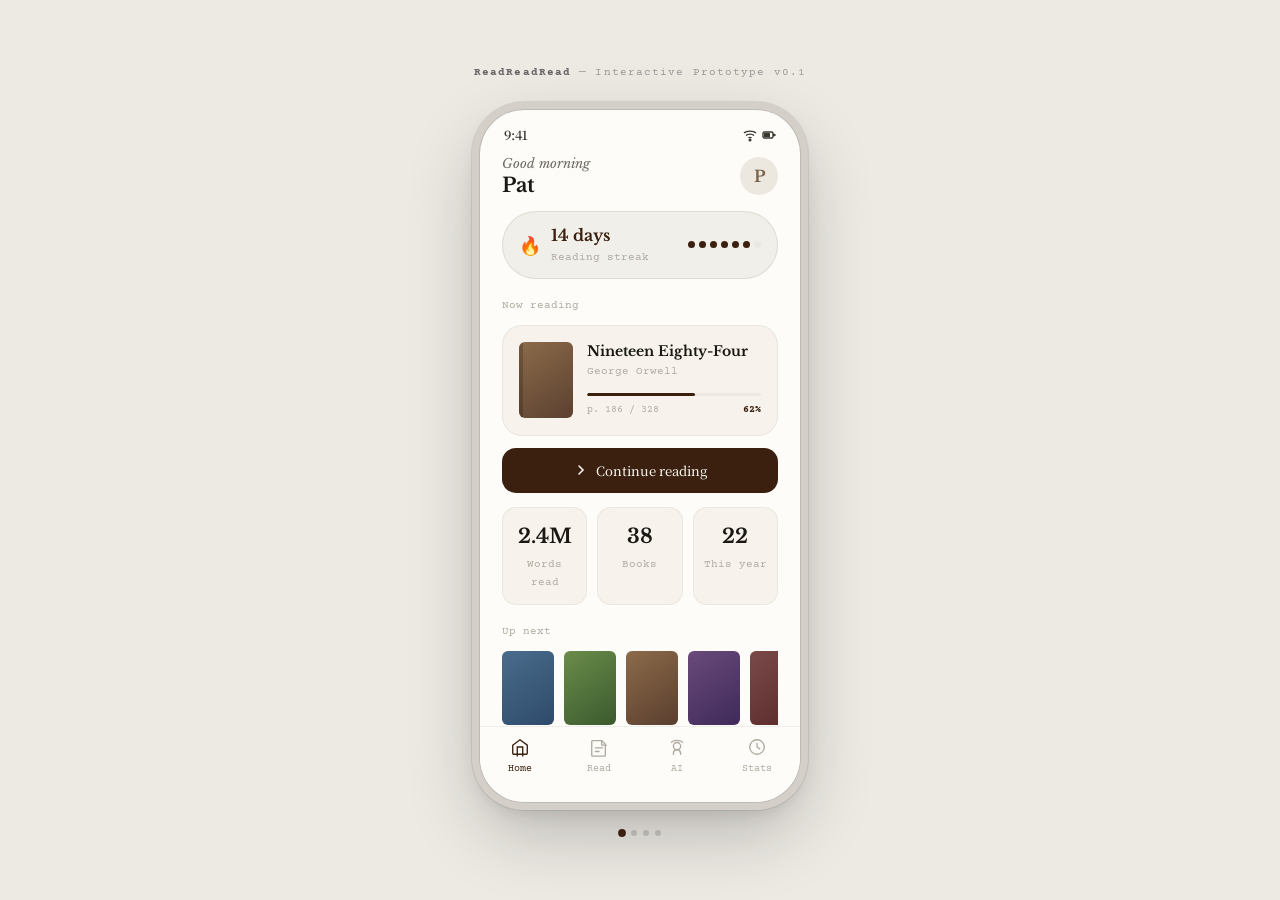
==== commit f62b629a: "CI: apply Courier Prime (--font-small) to all small labels across landing, app_screens, prototype" ====
--- a/prototype/index.html
+++ b/prototype/index.html
@@ -20,7 +20,7 @@
 
   /* top label */
   .proto-label {
-    font-size: 11px; color: #999; letter-spacing: 0.1em;
+    font-family: var(--font-small); font-size: 11px; color: #999; letter-spacing: 0.1em;
     text-align: center;
   }
   .proto-label strong { color: #666; }
@@ -96,7 +96,7 @@
   }
   .nav-item {
     display: flex; flex-direction: column; align-items: center; gap: 4px;
-    font-size: 10px; font-weight: 400; color: var(--ink-4);
+    font-family: var(--font-small); font-size: 10px; font-weight: 400; color: var(--ink-4);
     cursor: pointer; padding: 0 8px; -webkit-tap-highlight-color: transparent;
     transition: color var(--dur-fast) var(--ease-out);
   }
@@ -106,7 +106,7 @@
   /* ── SHARED ATOMS ── */
   .section-title {
     padding: 18px 22px 10px;
-    font-size: 11px; font-weight: 400; color: var(--ink-4);
+    font-family: var(--font-small); font-size: 11px; font-weight: 400; color: var(--ink-4);
   }
 
   /* ══════════════════════════════
@@ -127,7 +127,7 @@
     display: flex; align-items: center; gap: 10px;
   }
   .streak-n { font-family: var(--font-display); font-size: 16px; font-weight: 700; color: var(--brown); }
-  .streak-l { font-size: 11px; font-weight: 400; color: var(--ink-4); margin-top: 1px; }
+  .streak-l { font-family: var(--font-small); font-size: 11px; font-weight: 400; color: var(--ink-4); margin-top: 1px; }
   .streak-dots { display: flex; gap: 4px; }
   .dot { width: 7px; height: 7px; border-radius: 50%; background: var(--paper-3); }
   .dot.done { background: var(--brown); }
@@ -146,10 +146,10 @@
   .book-cover-spine { position: absolute; left: 0; top: 0; bottom: 0; width: 4px; background: rgba(0,0,0,0.20); }
   .book-info { flex: 1; min-width: 0; }
   .book-title { font-family: var(--font-display); font-size: 14px; font-weight: 700; color: var(--ink); line-height: 1.3; }
-  .book-author { font-size: 11px; color: var(--ink-4); margin-top: 3px; }
+  .book-author { font-family: var(--font-small); font-size: 11px; color: var(--ink-4); margin-top: 3px; }
   .progress-bar { margin-top: 12px; height: 3px; background: var(--paper-3); border-radius: 2px; overflow: hidden; }
   .progress-fill { height: 100%; background: var(--brown); border-radius: 2px; }
-  .progress-label { display: flex; justify-content: space-between; margin-top: 6px; font-size: 10px; color: var(--ink-4); }
+  .progress-label { display: flex; justify-content: space-between; margin-top: 6px; font-family: var(--font-small); font-size: 10px; color: var(--ink-4); }
   .progress-pct { color: var(--brown); font-weight: 600; }
 
   .continue-btn {
@@ -167,7 +167,7 @@
   .stats-row { margin: 14px 22px 0; display: flex; gap: 10px; }
   .stat-card { flex: 1; background: var(--paper-2); border: 1px solid rgba(0,0,0,0.05); border-radius: var(--radius-md); padding: 12px 10px; text-align: center; }
   .stat-n { font-family: var(--font-display); font-size: 20px; font-weight: 700; color: var(--ink); }
-  .stat-l { font-size: 11px; font-weight: 400; color: var(--ink-4); margin-top: 3px; }
+  .stat-l { font-family: var(--font-small); font-size: 11px; font-weight: 400; color: var(--ink-4); margin-top: 3px; }
 
   .shelf-row { margin: 0 22px; display: flex; gap: 10px; overflow-x: auto; scrollbar-width: none; padding-bottom: 4px; }
   .shelf-row::-webkit-scrollbar { display: none; }
@@ -183,17 +183,17 @@
     padding: 10px 22px 0; position: relative; z-index: 2;
   }
   .read-meta { text-align: center; flex: 1; }
-  .read-meta-title { font-size: 11px; font-weight: 600; color: var(--ink-2); }
-  .read-meta-ch { font-size: 10px; color: var(--ink-4); margin-top: 1px; }
+  .read-meta-title { font-family: var(--font-small); font-size: 11px; font-weight: 600; color: var(--ink-2); }
+  .read-meta-ch { font-family: var(--font-small); font-size: 10px; color: var(--ink-4); margin-top: 1px; }
   .icon-btn { width: 30px; height: 30px; border-radius: var(--radius-full); background: rgba(0,0,0,0.05); display: flex; align-items: center; justify-content: center; color: var(--ink-3); cursor: pointer; }
   .icon-btn svg { width: 15px; height: 15px; }
 
   .read-progress-strip { margin: 12px 22px 0; height: 2px; background: rgba(0,0,0,0.08); border-radius: 1px; position: relative; z-index: 2; }
   .read-progress-fill { height: 100%; background: var(--accent); border-radius: 1px; width: 62%; }
-  .read-progress-labels { display: flex; justify-content: space-between; margin-top: 5px; font-size: 9px; color: var(--ink-4); position: relative; z-index: 2; padding: 0 22px; }
+  .read-progress-labels { display: flex; justify-content: space-between; margin-top: 5px; font-family: var(--font-small); font-size: 9px; color: var(--ink-4); position: relative; z-index: 2; padding: 0 22px; }
 
   .read-body { padding: 20px 26px 0; position: relative; z-index: 2; }
-  .read-chapter-label { font-size: 10px; font-style: italic; font-family: var(--font-display); color: var(--accent); margin-bottom: 14px; }
+  .read-chapter-label { font-size: 10px; font-style: italic; font-family: var(--font-small); color: var(--accent); margin-bottom: 14px; }
   .read-text { font-family: var(--font-display); font-size: 15px; line-height: 1.90; color: var(--ink-2); }
   .read-text p { margin-bottom: 16px; }
   .highlight { background: rgba(122,98,72,0.12); border-radius: 2px; padding: 0 1px; }
@@ -204,10 +204,10 @@
     background: linear-gradient(0deg, rgba(245,240,232,1) 60%, transparent);
     z-index: 3;
   }
-  .read-page-n { font-size: 11px; color: var(--ink-4); }
+  .read-page-n { font-family: var(--font-small); font-size: 11px; color: var(--ink-4); }
   .haptic-badge {
     background: rgba(59,32,16,0.08); border-radius: 10px; padding: 4px 10px;
-    font-size: 11px; font-weight: 400; color: var(--accent-2);
+    font-family: var(--font-small); font-size: 11px; font-weight: 400; color: var(--accent-2);
     display: flex; align-items: center; gap: 5px;
   }
   .haptic-badge svg { width: 11px; height: 11px; }
@@ -223,22 +223,22 @@
   }
   .ai-avatar svg { width: 20px; height: 20px; color: rgba(253,252,248,0.9); }
   .ai-name { font-family: var(--font-display); font-size: 15px; font-weight: 700; color: var(--ink); }
-  .ai-mode-tag { font-size: 11px; font-weight: 400; color: var(--accent); margin-top: 1px; }
+  .ai-mode-tag { font-family: var(--font-small); font-size: 11px; font-weight: 400; color: var(--accent); margin-top: 1px; }
   .spoiler-shield {
     background: rgba(74,124,89,0.10); border: 1px solid rgba(74,124,89,0.20);
     border-radius: 10px; padding: 3px 9px;
-    font-size: 10px; color: var(--green);
+    font-family: var(--font-small); font-size: 10px; color: var(--green);
     display: flex; align-items: center; gap: 4px;
   }
 
-  .ai-context { margin: 12px 22px 0; background: rgba(122,98,72,0.07); border: 1px solid rgba(122,98,72,0.12); border-radius: var(--radius-md); padding: 9px 14px; font-size: 11px; color: var(--ink-3); line-height: 1.5; font-style: italic; }
+  .ai-context { margin: 12px 22px 0; background: rgba(122,98,72,0.07); border: 1px solid rgba(122,98,72,0.12); border-radius: var(--radius-md); padding: 9px 14px; font-family: var(--font-small); font-size: 11px; color: var(--ink-3); line-height: 1.5; font-style: italic; }
   .ai-context strong { color: var(--accent-2); font-style: normal; }
 
   .chat-area { padding: 14px 22px 0; display: flex; flex-direction: column; gap: 12px; }
   .msg { max-width: 88%; font-size: 13px; line-height: 1.65; }
   .msg-ai { background: var(--paper-2); border: 1px solid rgba(0,0,0,0.06); border-radius: 4px 16px 16px 16px; padding: 11px 13px; color: var(--ink-2); }
   .msg-user { align-self: flex-end; background: var(--brown); color: rgba(253,252,248,0.92); border-radius: 16px 16px 4px 16px; padding: 10px 13px; }
-  .msg-sender { font-size: 11px; color: var(--accent); margin-bottom: 5px; }
+  .msg-sender { font-family: var(--font-small); font-size: 11px; color: var(--accent); margin-bottom: 5px; }
 
   .chat-input-bar {
     position: absolute; bottom: 76px; left: 0; right: 0;
@@ -247,7 +247,7 @@
     border-top: 1px solid rgba(0,0,0,0.05);
     display: flex; gap: 8px; align-items: center; z-index: 5;
   }
-  .chat-input { flex: 1; background: var(--paper-2); border: 1px solid rgba(0,0,0,0.07); border-radius: 20px; padding: 9px 14px; font-family: var(--font-body); font-size: 12.5px; color: var(--ink-3); }
+  .chat-input { flex: 1; background: var(--paper-2); border: 1px solid rgba(0,0,0,0.07); border-radius: 20px; padding: 9px 14px; font-family: var(--font-small); font-size: 12.5px; color: var(--ink-3); }
   .chat-send { width: 34px; height: 34px; border-radius: var(--radius-full); background: var(--brown); display: flex; align-items: center; justify-content: center; flex-shrink: 0; cursor: pointer; }
   .chat-send svg { width: 15px; height: 15px; color: rgba(253,252,248,0.9); }
 
@@ -262,12 +262,12 @@
   .ring-wrap svg { width: 78px; height: 78px; transform: rotate(-90deg); }
   .ring-center { position: absolute; inset: 0; display: flex; flex-direction: column; align-items: center; justify-content: center; }
   .ring-pct { font-family: var(--font-display); font-size: 17px; font-weight: 700; color: var(--ink); }
-  .ring-sub { font-size: 10px; color: var(--ink-4); margin-top: 1px; }
+  .ring-sub { font-family: var(--font-small); font-size: 10px; color: var(--ink-4); margin-top: 1px; }
   .ring-book { font-family: var(--font-display); font-size: 13px; font-weight: 700; color: var(--ink); line-height: 1.3; }
-  .ring-detail { font-size: 11px; color: var(--ink-4); margin-top: 4px; line-height: 1.5; }
+  .ring-detail { font-family: var(--font-small); font-size: 11px; color: var(--ink-4); margin-top: 4px; line-height: 1.5; }
 
   .cal-section { margin: 12px 22px 0; }
-  .cal-header { display: flex; justify-content: space-between; margin-bottom: 10px; font-size: 11px; color: var(--ink-4); }
+  .cal-header { display: flex; justify-content: space-between; margin-bottom: 10px; font-family: var(--font-small); font-size: 11px; color: var(--ink-4); }
   .cal-grid { display: grid; grid-template-columns: repeat(7, 1fr); gap: 4px; }
   .cal-day { aspect-ratio: 1; border-radius: 6px; background: var(--paper-3); display: flex; align-items: center; justify-content: center; font-size: 8.5px; color: var(--ink-4); }
   .cal-day.rl { background: rgba(122,98,72,0.20); color: var(--accent-2); }
@@ -281,13 +281,13 @@
   .ms-dot { width: 10px; height: 10px; border-radius: 50%; flex-shrink: 0; }
   .ms-dot.done { background: var(--green); }
   .ms-dot.next { background: var(--paper-3); border: 1.5px solid var(--ink-4); }
-  .ms-text { flex: 1; font-size: 12px; color: var(--ink-2); }
-  .ms-pct { font-size: 11px; color: var(--ink-4); font-family: var(--font-display); }
+  .ms-text { flex: 1; font-family: var(--font-small); font-size: 12px; color: var(--ink-2); }
+  .ms-pct { font-family: var(--font-small); font-size: 11px; color: var(--ink-4); }
 
   .lt-row { margin: 12px 22px 0; display: flex; gap: 10px; }
   .lt-card { flex: 1; background: var(--paper-2); border: 1px solid rgba(0,0,0,0.05); border-radius: var(--radius-md); padding: 12px 10px; text-align: center; }
   .lt-n { font-family: var(--font-display); font-size: 18px; font-weight: 700; color: var(--ink); }
-  .lt-l { font-size: 11px; color: var(--ink-4); margin-top: 3px; }
+  .lt-l { font-family: var(--font-small); font-size: 11px; color: var(--ink-4); margin-top: 3px; }
 
   /* ── TRANSITION OVERLAY ── */
   .screen-overlay {
--- a/ci/tokens.css
+++ b/ci/tokens.css
@@ -7,7 +7,7 @@
   ╚══════════════════════════════════════════════════════╝
 */
 
-@import url('https://fonts.googleapis.com/css2?family=Libre+Baskerville:ital,wght@0,400;0,700;1,400&family=Noto+Serif+JP:wght@300;400;500;600&display=swap');
+@import url('https://fonts.googleapis.com/css2?family=Libre+Baskerville:ital,wght@0,400;0,700;1,400&family=Noto+Serif+JP:wght@300;400;500;600&family=Courier+Prime:wght@400;700&display=swap');
 
 :root {
 
@@ -49,9 +49,11 @@
   /* Use for: headings h1–h3, brand mark, prices, large numbers */
 
   --font-body:    'Noto Serif JP', 'Noto Serif', serif;
-  /* Use for: body copy, UI labels, buttons, inputs, captions */
-
-  /* RULE: No third font. If unsure, use --font-body. */
+  /* Use for: body copy, UI labels, buttons, inputs */
+
+  --font-small:   'Courier Prime', 'Courier New', monospace;
+  /* Use for: --text-sm (12px) and --text-xs (10px) only
+     Labels, badges, captions, metadata, nav items, tags */
 
 
   /* ── TYPOGRAPHY: Scale ── */
@@ -144,8 +146,13 @@
 /* Typography helpers */
 .font-display  { font-family: var(--font-display); }
 .font-body     { font-family: var(--font-body); }
+.font-small    { font-family: var(--font-small); }
 .italic        { font-style: italic; }
 .bold          { font-weight: var(--weight-bold); }
+
+/* Size + font bundles — always Courier Prime at small sizes */
+.text-xs { font-family: var(--font-small); font-size: var(--text-xs); font-weight: 400; }
+.text-sm { font-family: var(--font-small); font-size: var(--text-sm); font-weight: 400; }
 
 .text-ink      { color: var(--ink); }
 .text-ink-2    { color: var(--ink-2); }
